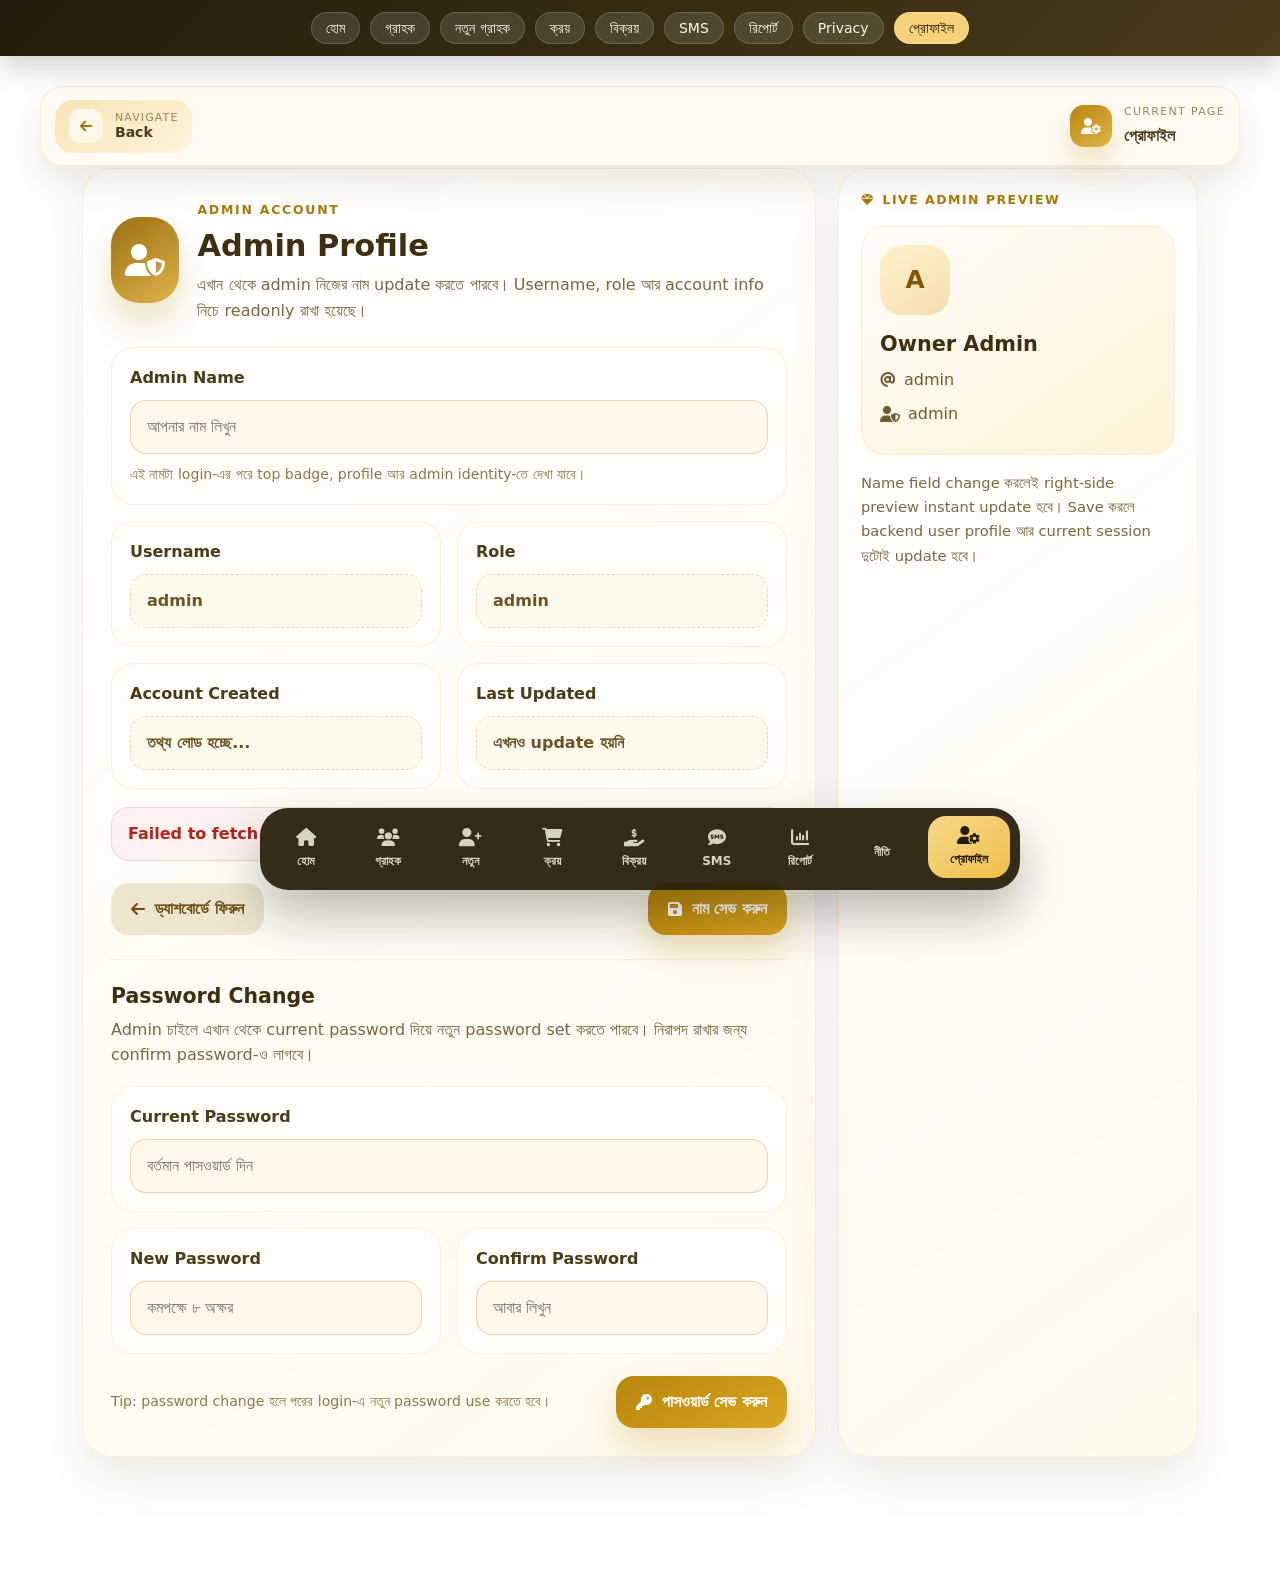
==== admin-profile.html @ e27d9fc8 "language change" ====
<!DOCTYPE html>
<html lang="bn">
<head>
    <meta charset="utf-8" />
    <meta name="viewport" content="width=device-width, initial-scale=1.0, maximum-scale=1.0, user-scalable=yes" />
    <title>Admin Profile - Gold Business Manager</title>
    <link rel="stylesheet" href="assets/lib/bootstrap/dist/css/bootstrap.min.css" />
    <link rel="stylesheet" href="assets/css/site.css" />
    <link rel="stylesheet" href="assets/common.css" />
    <link rel="stylesheet" href="https://cdnjs.cloudflare.com/ajax/libs/font-awesome/6.0.0/css/all.min.css" />
    <link rel="stylesheet" href="assets/JewelleryManagement.styles.css" />
    <script src="assets/lib/jquery/dist/jquery.min.js"></script>
    <script src="assets/lib/bootstrap/dist/js/bootstrap.bundle.min.js"></script>
    <script src="assets/js/site.js"></script>
</head>
<body>
    <div class="preview-bar">
        <div class="preview-links">
            <a class="preview-link" href="index.html">হোম</a>
            <a class="preview-link" href="customer-index.html">গ্রাহক</a>
            <a class="preview-link" href="customer-create.html">নতুন গ্রাহক</a>
            <a class="preview-link" href="buysell-index.html">ক্রয়</a>
            <a class="preview-link" href="buysell-sell.html">বিক্রয়</a>
            <a class="preview-link" href="sms-index.html">SMS</a>
            <a class="preview-link" href="report-index.html">রিপোর্ট</a>
            <a class="preview-link" href="privacy.html">Privacy</a>
            <a class="preview-link active" href="admin-profile.html">প্রোফাইল</a>
        </div>
    </div>
    <div class="container preview-shell">
        <main role="main" class="pb-3">
            <style>
                .profile-shell {
                    display: grid;
                    grid-template-columns: minmax(0, 1.15fr) 360px;
                    gap: 22px;
                }

                .profile-card,
                .profile-side-card {
                    background: linear-gradient(145deg, rgba(255, 255, 255, 0.98), rgba(255, 249, 234, 0.94));
                    border-radius: 30px;
                    border: 1px solid rgba(218, 165, 32, 0.15);
                    box-shadow: 0 24px 48px rgba(110, 82, 24, 0.11);
                }

                .profile-card {
                    padding: 28px;
                }

                .profile-section {
                    margin-top: 24px;
                    padding-top: 24px;
                    border-top: 1px solid rgba(218, 165, 32, 0.14);
                }

                .section-title {
                    margin: 0 0 8px;
                    color: #3f2f11;
                    font-size: 1.28rem;
                    font-weight: 800;
                }

                .section-copy {
                    margin: 0 0 18px;
                    color: #7a6640;
                    line-height: 1.6;
                }

                .profile-hero {
                    display: flex;
                    align-items: center;
                    gap: 18px;
                    margin-bottom: 24px;
                }

                .profile-avatar {
                    width: 86px;
                    height: 86px;
                    border-radius: 28px;
                    display: flex;
                    align-items: center;
                    justify-content: center;
                    background: linear-gradient(145deg, #9a6f10, #dfb34a);
                    color: white;
                    font-size: 2rem;
                    box-shadow: 0 20px 34px rgba(184, 134, 11, 0.24);
                }

                .profile-eyebrow {
                    display: inline-block;
                    margin-bottom: 8px;
                    color: #aa7a0b;
                    font-size: 0.78rem;
                    text-transform: uppercase;
                    letter-spacing: 0.14em;
                    font-weight: 700;
                }

                .profile-title {
                    margin: 0 0 8px;
                    color: #3f2f11;
                    font-weight: 800;
                    font-size: 1.9rem;
                }

                .profile-subtitle {
                    margin: 0;
                    color: #7a6640;
                    line-height: 1.6;
                }

                .profile-grid {
                    display: grid;
                    grid-template-columns: repeat(2, minmax(0, 1fr));
                    gap: 16px;
                }

                .field-card {
                    background: #fffdf8;
                    border: 1px solid rgba(218, 165, 32, 0.14);
                    border-radius: 22px;
                    padding: 18px;
                }

                .field-card.wide {
                    grid-column: 1 / -1;
                }

                .field-label {
                    display: block;
                    margin-bottom: 10px;
                    color: #4a3b1a;
                    font-weight: 700;
                }

                .field-input,
                .field-static {
                    width: 100%;
                    border-radius: 16px;
                    padding: 14px 16px;
                    font-size: 1rem;
                }

                .field-input {
                    border: 1px solid rgba(197, 167, 111, 0.44);
                    background: #fff8ea;
                    color: #3f2f11;
                    outline: none;
                    transition: border-color 0.2s ease, box-shadow 0.2s ease;
                }

                .field-input:focus {
                    border-color: rgba(184, 134, 11, 0.6);
                    box-shadow: 0 0 0 4px rgba(218, 165, 32, 0.12);
                }

                .field-static {
                    border: 1px dashed rgba(197, 167, 111, 0.4);
                    background: rgba(255, 248, 234, 0.85);
                    color: #6a5427;
                    font-weight: 600;
                }

                .field-help {
                    margin-top: 10px;
                    color: #8b774f;
                    font-size: 0.88rem;
                    line-height: 1.55;
                }

                .profile-actions {
                    display: flex;
                    justify-content: space-between;
                    align-items: center;
                    gap: 14px;
                    margin-top: 22px;
                }

                .profile-message {
                    display: none;
                    padding: 14px 16px;
                    border-radius: 18px;
                    font-weight: 600;
                    margin-top: 18px;
                }

                .profile-message.success {
                    display: block;
                    background: #edf8ef;
                    color: #1d6d34;
                    border: 1px solid rgba(46, 125, 50, 0.16);
                }

                .profile-message.error {
                    display: block;
                    background: #fff1ef;
                    color: #b42318;
                    border: 1px solid rgba(220, 53, 69, 0.16);
                }

                .password-message {
                    display: none;
                    padding: 14px 16px;
                    border-radius: 18px;
                    font-weight: 600;
                    margin-top: 18px;
                }

                .password-message.success {
                    display: block;
                    background: #edf8ef;
                    color: #1d6d34;
                    border: 1px solid rgba(46, 125, 50, 0.16);
                }

                .password-message.error {
                    display: block;
                    background: #fff1ef;
                    color: #b42318;
                    border: 1px solid rgba(220, 53, 69, 0.16);
                }

                .profile-btn {
                    border: none;
                    border-radius: 18px;
                    padding: 14px 20px;
                    display: inline-flex;
                    align-items: center;
                    gap: 10px;
                    font-weight: 700;
                    text-decoration: none;
                }

                .profile-btn.secondary {
                    background: #efe4cf;
                    color: #6a4c11;
                }

                .profile-btn.primary {
                    background: linear-gradient(145deg, #b8860b, #daa520);
                    color: white;
                    box-shadow: 0 18px 32px rgba(184, 134, 11, 0.22);
                }

                .profile-side-card {
                    padding: 22px;
                    display: flex;
                    flex-direction: column;
                    gap: 16px;
                }

                .side-badge {
                    display: inline-flex;
                    align-items: center;
                    gap: 8px;
                    color: #aa7a0b;
                    font-size: 0.78rem;
                    font-weight: 700;
                    letter-spacing: 0.12em;
                    text-transform: uppercase;
                }

                .side-preview {
                    background: linear-gradient(145deg, #fffdf9, #fff2d7);
                    border-radius: 24px;
                    padding: 18px;
                    border: 1px solid rgba(218, 165, 32, 0.14);
                }

                .side-avatar {
                    width: 70px;
                    height: 70px;
                    border-radius: 22px;
                    display: flex;
                    align-items: center;
                    justify-content: center;
                    background: linear-gradient(145deg, #fff2c9, #f5ddb0);
                    color: #855400;
                    font-size: 1.55rem;
                    font-weight: 800;
                    margin-bottom: 14px;
                }

                .side-name {
                    font-size: 1.3rem;
                    font-weight: 800;
                    color: #3f2f11;
                    margin-bottom: 8px;
                }

                .side-line {
                    display: flex;
                    align-items: center;
                    gap: 8px;
                    color: #6f5b33;
                    margin-bottom: 10px;
                    line-height: 1.5;
                }

                .side-tip {
                    color: #7b6740;
                    line-height: 1.65;
                    font-size: 0.92rem;
                }

                @media (max-width: 991px) {
                    .profile-shell {
                        grid-template-columns: 1fr;
                    }
                }

                @media (max-width: 576px) {
                    .profile-card,
                    .profile-side-card {
                        border-radius: 24px;
                    }

                    .profile-card {
                        padding: 20px;
                    }

                    .profile-grid {
                        grid-template-columns: 1fr;
                    }

                    .profile-hero,
                    .profile-actions {
                        flex-direction: column;
                        align-items: flex-start;
                    }
                }
            </style>

            <section class="profile-shell">
                <div class="profile-card">
                    <div class="profile-hero">
                        <div class="profile-avatar">
                            <i class="fas fa-user-shield"></i>
                        </div>
                        <div>
                            <span class="profile-eyebrow">Admin Account</span>
                            <h1 class="profile-title">Admin Profile</h1>
                            <p class="profile-subtitle">এখান থেকে admin নিজের নাম update করতে পারবে। Username, role আর account info নিচে readonly রাখা হয়েছে।</p>
                        </div>
                    </div>

                    <form id="adminProfileForm">
                        <div class="profile-grid">
                            <div class="field-card wide">
                                <label class="field-label" for="profileDisplayName">Admin Name</label>
                                <input class="field-input" id="profileDisplayName" type="text" placeholder="আপনার নাম লিখুন" required />
                                <div class="field-help">এই নামটা login-এর পরে top badge, profile আর admin identity-তে দেখা যাবে।</div>
                            </div>

                            <div class="field-card">
                                <span class="field-label">Username</span>
                                <div class="field-static" id="profileUsername">admin</div>
                            </div>

                            <div class="field-card">
                                <span class="field-label">Role</span>
                                <div class="field-static" id="profileRole">admin</div>
                            </div>

                            <div class="field-card">
                                <span class="field-label">Account Created</span>
                                <div class="field-static" id="profileCreatedAt">তথ্য লোড হচ্ছে...</div>
                            </div>

                            <div class="field-card">
                                <span class="field-label">Last Updated</span>
                                <div class="field-static" id="profileUpdatedAt">এখনও update হয়নি</div>
                            </div>
                        </div>

                        <div id="profileMessage" class="profile-message"></div>

                        <div class="profile-actions">
                            <a class="profile-btn secondary" href="index.html">
                                <i class="fas fa-arrow-left"></i>
                                ড্যাশবোর্ডে ফিরুন
                            </a>
                            <button class="profile-btn primary" id="profileSaveButton" type="submit">
                                <i class="fas fa-floppy-disk"></i>
                                নাম সেভ করুন
                            </button>
                        </div>
                    </form>

                    <section class="profile-section">
                        <h2 class="section-title">Password Change</h2>
                        <p class="section-copy">Admin চাইলে এখান থেকে current password দিয়ে নতুন password set করতে পারবে। নিরাপদ রাখার জন্য confirm password-ও লাগবে।</p>

                        <form id="adminPasswordForm">
                            <div class="profile-grid">
                                <div class="field-card wide">
                                    <label class="field-label" for="currentPassword">Current Password</label>
                                    <input class="field-input" id="currentPassword" type="password" placeholder="বর্তমান পাসওয়ার্ড দিন" autocomplete="current-password" required />
                                </div>

                                <div class="field-card">
                                    <label class="field-label" for="newPassword">New Password</label>
                                    <input class="field-input" id="newPassword" type="password" placeholder="কমপক্ষে ৮ অক্ষর" autocomplete="new-password" required />
                                </div>

                                <div class="field-card">
                                    <label class="field-label" for="confirmPassword">Confirm Password</label>
                                    <input class="field-input" id="confirmPassword" type="password" placeholder="আবার লিখুন" autocomplete="new-password" required />
                                </div>
                            </div>

                            <div id="passwordMessage" class="password-message"></div>

                            <div class="profile-actions">
                                <div class="field-help" style="margin-top: 0;">Tip: password change হলে পরের login-এ নতুন password use করতে হবে।</div>
                                <button class="profile-btn primary" id="passwordSaveButton" type="submit">
                                    <i class="fas fa-key"></i>
                                    পাসওয়ার্ড সেভ করুন
                                </button>
                            </div>
                        </form>
                    </section>
                </div>

                <aside class="profile-side-card">
                    <div class="side-badge">
                        <i class="fas fa-gem"></i>
                        Live Admin Preview
                    </div>
                    <div class="side-preview">
                        <div class="side-avatar" id="profilePreviewAvatar">A</div>
                        <div class="side-name" id="profilePreviewName">Owner Admin</div>
                        <div class="side-line">
                            <i class="fas fa-at"></i>
                            <span id="profilePreviewUsername">admin</span>
                        </div>
                        <div class="side-line">
                            <i class="fas fa-user-shield"></i>
                            <span id="profilePreviewRole">admin</span>
                        </div>
                    </div>
                    <div class="side-tip">Name field change করলেই right-side preview instant update হবে। Save করলে backend user profile আর current session দুটোই update হবে।</div>
                </aside>
            </section>
        </main>
    </div>
    <script src="assets/js/admin-profile.js"></script>
</body>
</html>
---- assets/css/site.css ----
html {
  font-size: 14px;
}

@media (min-width: 768px) {
  html {
    font-size: 16px;
  }
}

.btn:focus, .btn:active:focus, .btn-link.nav-link:focus, .form-control:focus, .form-check-input:focus {
  box-shadow: 0 0 0 0.1rem white, 0 0 0 0.25rem #258cfb;
}

html {
  position: relative;
  min-height: 100%;
}

body {
  margin-bottom: 60px;
}
---- assets/common.css ----
.preview-bar {
    position: sticky;
    top: 0;
    z-index: 2000;
    background: linear-gradient(135deg, #241b0c, #4a3b1a);
    box-shadow: 0 12px 30px rgba(0, 0, 0, 0.18);
}

.preview-links {
    max-width: 1200px;
    margin: 0 auto;
    padding: 12px 16px;
    display: flex;
    flex-wrap: wrap;
    gap: 10px;
    justify-content: center;
}

.preview-link {
    color: #fff7e6;
    text-decoration: none;
    padding: 8px 14px;
    border-radius: 999px;
    background: rgba(255, 255, 255, 0.12);
    border: 1px solid rgba(255, 255, 255, 0.16);
    font-size: 14px;
    line-height: 1;
}

.preview-link:hover,
.preview-link.active {
    color: #241b0c;
    background: #f5d27a;
}

.preview-shell {
    padding-top: 20px;
}

body.has-app-chrome {
    margin-bottom: 0;
    padding-bottom: calc(var(--app-bottom-nav-height, 92px) + 26px);
}

.app-page-topbar {
    position: sticky;
    top: 74px;
    z-index: 1900;
    padding: 12px 16px 0;
}

.app-page-topbar-inner {
    max-width: 1200px;
    margin: 0 auto;
    display: flex;
    align-items: center;
    justify-content: space-between;
    gap: 14px;
    padding: 12px 14px;
    border-radius: 22px;
    background: rgba(255, 251, 242, 0.92);
    border: 1px solid rgba(184, 134, 11, 0.14);
    box-shadow: 0 18px 34px rgba(95, 71, 25, 0.12);
    backdrop-filter: blur(16px);
}

.app-back-button {
    border: none;
    background: linear-gradient(145deg, #f6e4b5, #fff4db);
    color: #4a3b1a;
    border-radius: 18px;
    padding: 10px 14px;
    display: inline-flex;
    align-items: center;
    gap: 12px;
    box-shadow: inset 0 1px 0 rgba(255, 255, 255, 0.9);
    transition: transform 0.2s ease, box-shadow 0.2s ease;
}

.app-back-button:hover {
    transform: translateY(-1px);
    box-shadow: 0 16px 30px rgba(129, 93, 20, 0.14);
}

.app-back-button-icon {
    width: 34px;
    height: 34px;
    border-radius: 12px;
    background: #fff8ea;
    display: inline-flex;
    align-items: center;
    justify-content: center;
    color: #9d6c09;
    font-size: 14px;
}

.app-back-button-copy {
    display: flex;
    flex-direction: column;
    align-items: flex-start;
    line-height: 1.15;
}

.app-back-button-copy span {
    font-size: 11px;
    text-transform: uppercase;
    letter-spacing: 0.1em;
    color: #9d8450;
}

.app-back-button-copy strong {
    font-size: 14px;
    font-weight: 700;
}

.app-page-current {
    display: flex;
    align-items: center;
    gap: 12px;
    color: #4a3b1a;
}

.app-page-current-icon {
    width: 42px;
    height: 42px;
    border-radius: 14px;
    display: inline-flex;
    align-items: center;
    justify-content: center;
    background: linear-gradient(145deg, #b8860b, #ddb54c);
    color: white;
    box-shadow: 0 14px 26px rgba(184, 134, 11, 0.24);
}

.app-page-current-copy {
    display: flex;
    flex-direction: column;
    gap: 4px;
}

.app-page-current-copy span {
    font-size: 11px;
    text-transform: uppercase;
    letter-spacing: 0.12em;
    color: #9d8450;
}

.app-page-current-copy strong {
    font-size: 16px;
    font-weight: 700;
}

.app-bottom-nav-shell {
    position: fixed;
    left: 0;
    right: 0;
    bottom: 0;
    z-index: 2200;
    pointer-events: none;
    padding: 0 10px calc(env(safe-area-inset-bottom, 0px) + 10px);
}

.app-bottom-nav {
    width: min(100%, 760px);
    margin: 0 auto;
    padding: 10px;
    border-radius: 28px;
    background: rgba(41, 30, 12, 0.94);
    box-shadow: 0 24px 50px rgba(19, 13, 5, 0.28);
    display: flex;
    gap: 10px;
    overflow-x: auto;
    scrollbar-width: none;
    pointer-events: auto;
}

.app-bottom-nav::-webkit-scrollbar {
    display: none;
}

.app-bottom-link {
    min-width: 72px;
    padding: 10px 12px;
    border-radius: 18px;
    text-decoration: none;
    color: rgba(255, 247, 230, 0.82);
    display: inline-flex;
    flex-direction: column;
    align-items: center;
    justify-content: center;
    gap: 6px;
    flex: 1 0 auto;
    transition: background 0.2s ease, color 0.2s ease, transform 0.2s ease;
}

.app-bottom-link i {
    font-size: 18px;
}

.app-bottom-link span {
    font-size: 12px;
    font-weight: 600;
    white-space: nowrap;
}

.app-bottom-link:hover,
.app-bottom-link.active {
    background: linear-gradient(145deg, #f6d989, #f0be49);
    color: #241b0c;
    transform: translateY(-2px);
}

@media (max-width: 575px) {
    .preview-links {
        justify-content: flex-start;
        overflow-x: auto;
        flex-wrap: nowrap;
    }

    .preview-bar {
        display: none;
    }

    .preview-shell {
        padding-top: 14px;
    }

    .app-page-topbar {
        top: 0;
        padding: 10px 12px 0;
    }

    .app-page-topbar-inner {
        padding: 10px 12px;
        border-radius: 18px;
    }

    .app-page-current-copy strong {
        font-size: 14px;
    }

    .app-page-current-copy span,
    .app-back-button-copy span {
        font-size: 10px;
    }

    .app-bottom-nav-shell {
        padding-left: 8px;
        padding-right: 8px;
    }

    .app-bottom-nav {
        border-radius: 24px;
        gap: 8px;
    }

    .app-bottom-link {
        min-width: 68px;
        padding: 10px 10px 9px;
    }
}

@media (max-width: 767px) {
    body.has-app-chrome {
        padding-bottom: calc(var(--app-bottom-nav-height, 92px) + 20px);
    }
}

@media (max-width: 420px) {
    .app-page-topbar-inner {
        gap: 10px;
    }

    .app-back-button {
        padding: 9px 11px;
        gap: 10px;
    }

    .app-back-button-copy strong {
        font-size: 13px;
    }

    .app-page-current-icon {
        width: 38px;
        height: 38px;
        border-radius: 12px;
    }
}
---- assets/JewelleryManagement.styles.css ----
/* _content/JewelleryManagement/Views/Shared/_Layout.cshtml.rz.scp.css */
/* Please see documentation at https://learn.microsoft.com/aspnet/core/client-side/bundling-and-minification
for details on configuring this project to bundle and minify static web assets. */

a.navbar-brand[b-8whyibkjo8] {
  white-space: normal;
  text-align: center;
  word-break: break-all;
}

a[b-8whyibkjo8] {
  color: #0077cc;
}

.btn-primary[b-8whyibkjo8] {
  color: #fff;
  background-color: #1b6ec2;
  border-color: #1861ac;
}

.nav-pills .nav-link.active[b-8whyibkjo8], .nav-pills .show > .nav-link[b-8whyibkjo8] {
  color: #fff;
  background-color: #1b6ec2;
  border-color: #1861ac;
}

.border-top[b-8whyibkjo8] {
  border-top: 1px solid #e5e5e5;
}
.border-bottom[b-8whyibkjo8] {
  border-bottom: 1px solid #e5e5e5;
}

.box-shadow[b-8whyibkjo8] {
  box-shadow: 0 .25rem .75rem rgba(0, 0, 0, .05);
}

button.accept-policy[b-8whyibkjo8] {
  font-size: 1rem;
  line-height: inherit;
}

.footer[b-8whyibkjo8] {
  position: absolute;
  bottom: 0;
  width: 100%;
  white-space: nowrap;
  line-height: 60px;
}
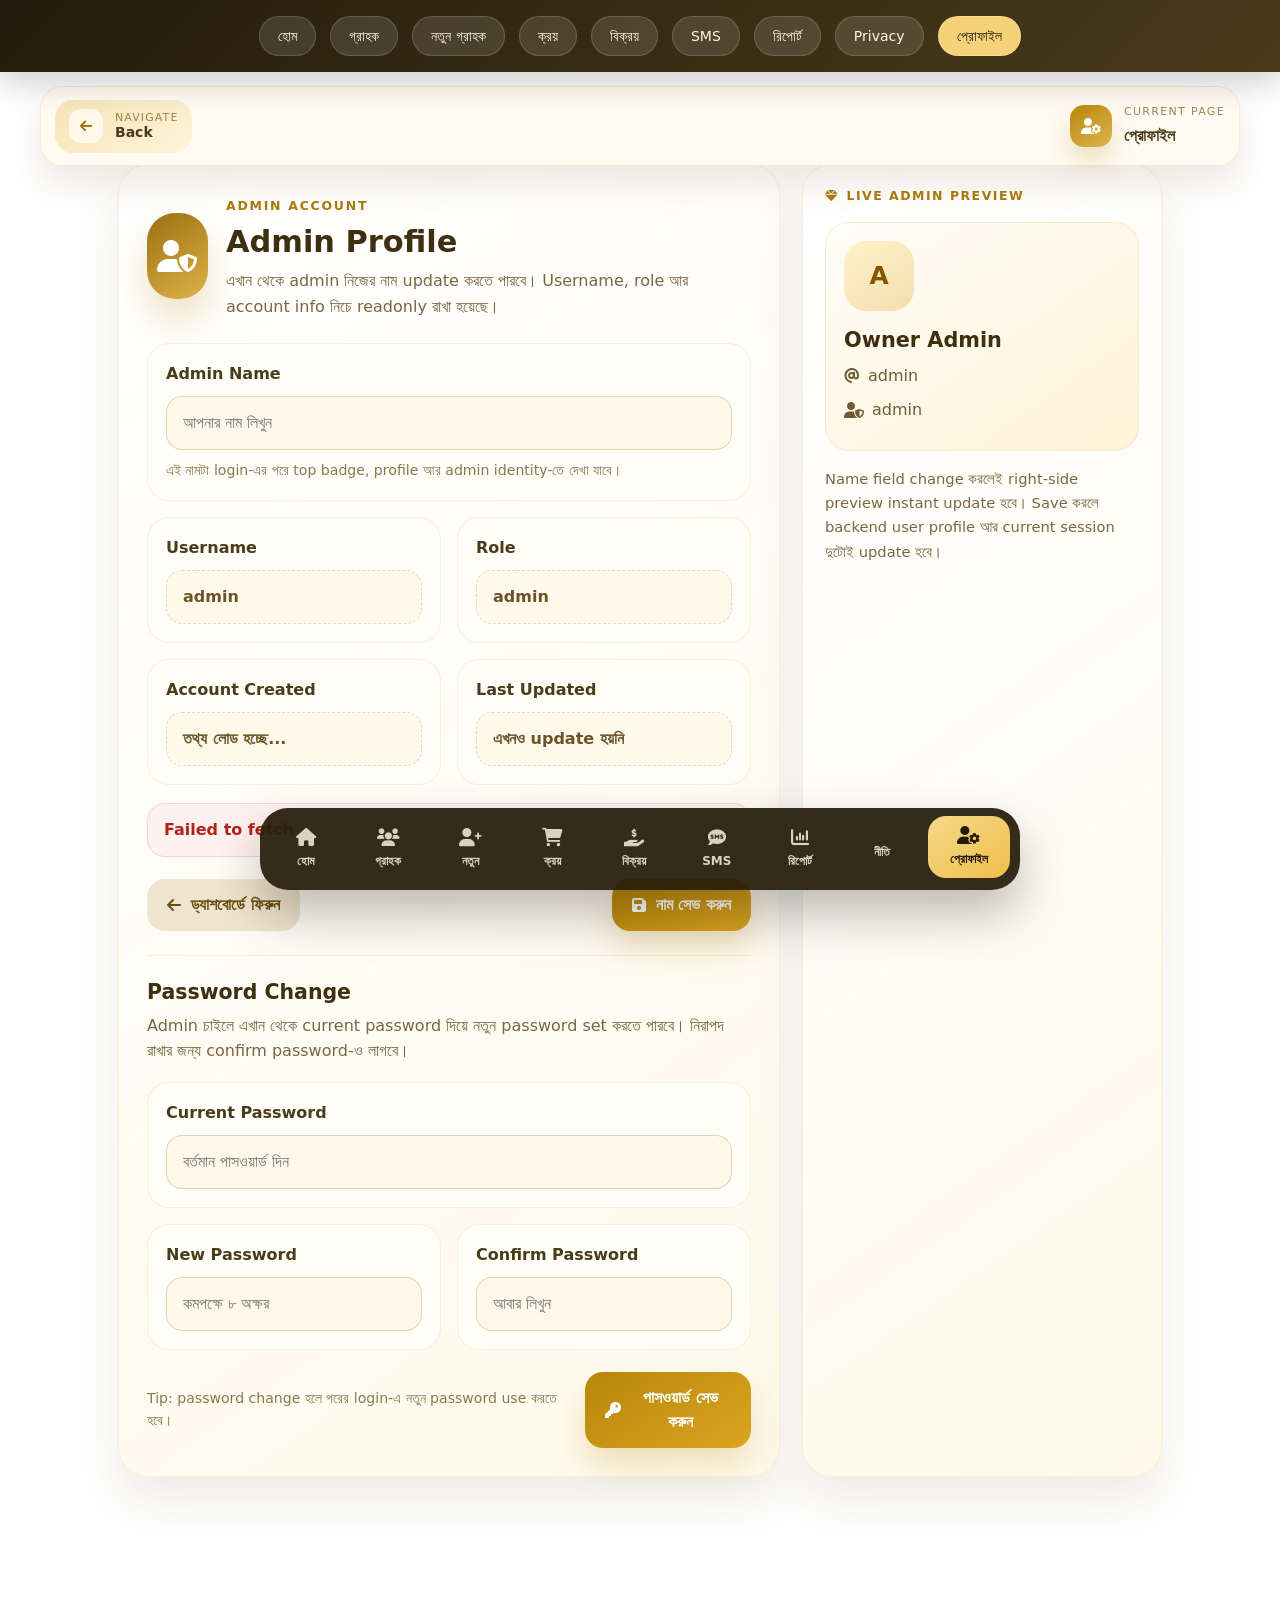
==== commit a9f03e5e: "added changes" ====
--- a/admin-profile.html
+++ b/admin-profile.html
@@ -7,11 +7,12 @@
     <link rel="stylesheet" href="assets/lib/bootstrap/dist/css/bootstrap.min.css" />
     <link rel="stylesheet" href="assets/css/site.css" />
     <link rel="stylesheet" href="assets/common.css" />
+    <link rel="stylesheet" href="assets/css/responsive.css" />
     <link rel="stylesheet" href="https://cdnjs.cloudflare.com/ajax/libs/font-awesome/6.0.0/css/all.min.css" />
     <link rel="stylesheet" href="assets/JewelleryManagement.styles.css" />
     <script src="assets/lib/jquery/dist/jquery.min.js"></script>
     <script src="assets/lib/bootstrap/dist/js/bootstrap.bundle.min.js"></script>
-    <script src="assets/js/site.js"></script>
+    <script src="assets/js/site.js?v=20260418-live-backend"></script>
 </head>
 <body>
     <div class="preview-bar">
--- a/assets/common.css
+++ b/assets/common.css
@@ -286,3 +286,78 @@
         border-radius: 12px;
     }
 }
+
+.form-card .select2-container {
+    width: 100% !important;
+    margin-bottom: 16px;
+    font-family: inherit;
+}
+
+.form-card .select2-container--default .select2-selection--single {
+    height: 52px;
+    border: 1px solid #e0e0e0;
+    border-radius: 16px;
+    background: #fff;
+    display: flex;
+    align-items: center;
+    transition: border-color 0.2s, box-shadow 0.2s;
+}
+
+.form-card .select2-container--default.select2-container--focus .select2-selection--single,
+.form-card .select2-container--default.select2-container--open .select2-selection--single {
+    border-color: #b8860b;
+    box-shadow: 0 0 0 3px rgba(184, 134, 11, 0.1);
+}
+
+.form-card .select2-container--default .select2-selection--single .select2-selection__rendered {
+    width: 100%;
+    padding-left: 16px;
+    padding-right: 42px;
+    color: #1a1a2e;
+    font-size: 15px;
+    line-height: 50px;
+}
+
+.form-card .select2-container--default .select2-selection--single .select2-selection__placeholder {
+    color: #666;
+}
+
+.form-card .select2-container--default .select2-selection--single .select2-selection__arrow {
+    height: 50px;
+    right: 12px;
+}
+
+.form-card .select2-container--default .select2-selection--single .select2-selection__clear {
+    height: 50px;
+    margin-right: 22px;
+    color: #777;
+    font-size: 18px;
+}
+
+.select2-dropdown {
+    border-color: #d8c375;
+    border-radius: 14px;
+    overflow: hidden;
+    box-shadow: 0 14px 32px rgba(0, 0, 0, 0.14);
+}
+
+.select2-container--default .select2-search--dropdown .select2-search__field {
+    border: 1px solid #e0e0e0;
+    border-radius: 10px;
+    padding: 9px 10px;
+    font-family: inherit;
+    outline: none;
+}
+
+.select2-container--default .select2-search--dropdown .select2-search__field:focus {
+    border-color: #b8860b;
+}
+
+.select2-results__option {
+    padding: 10px 14px;
+    font-size: 14px;
+}
+
+.select2-container--default .select2-results__option--highlighted.select2-results__option--selectable {
+    background-color: #b8860b;
+}
--- a/assets/css/responsive.css
+++ b/assets/css/responsive.css
@@ -0,0 +1,724 @@
+/* ============================================
+   COMPREHENSIVE RESPONSIVE DESIGN FOR FULL APP
+   Mobile, Tablet & Desktop Optimization
+   ============================================ */
+
+/* ============================================
+   GLOBAL RESPONSIVE SETTINGS
+   ============================================ */
+
+html {
+    scroll-behavior: smooth;
+}
+
+body {
+    word-break: break-word;
+    overflow-wrap: break-word;
+}
+
+* {
+    -webkit-tap-highlight-color: transparent;
+}
+
+/* ============================================
+   EXTRA SMALL PHONES (< 360px)
+   ============================================ */
+@media (max-width: 359px) {
+    html {
+        font-size: 12px;
+    }
+
+    body {
+        font-size: 12px;
+    }
+
+    .preview-bar {
+        padding: 8px 0;
+    }
+
+    .preview-links {
+        gap: 6px;
+        padding: 8px 12px;
+    }
+
+    .preview-link {
+        padding: 6px 10px;
+        font-size: 12px;
+        border-radius: 18px;
+    }
+
+    .preview-shell {
+        padding-top: 12px;
+    }
+
+    .container {
+        padding: 0 12px;
+    }
+
+    h1 {
+        font-size: 1.4rem;
+    }
+
+    h2 {
+        font-size: 1.2rem;
+    }
+
+    h3 {
+        font-size: 1rem;
+    }
+
+    .form-control {
+        padding: 10px 12px;
+        font-size: 12px;
+    }
+
+    .form-label {
+        font-size: 12px;
+        margin-bottom: 6px;
+    }
+
+    .btn {
+        padding: 10px 14px;
+        font-size: 12px;
+        min-height: 40px;
+    }
+
+    .mobile-container {
+        padding: 12px;
+    }
+
+    .input-field,
+    .custom-select {
+        padding: 10px 12px;
+        font-size: 12px;
+    }
+}
+
+/* ============================================
+   SMALL PHONES (360px - 480px)
+   ============================================ */
+@media (min-width: 360px) and (max-width: 480px) {
+    html {
+        font-size: 13px;
+    }
+
+    .preview-links {
+        gap: 8px;
+        padding: 10px 14px;
+        flex-wrap: wrap;
+        justify-content: center;
+    }
+
+    .preview-link {
+        padding: 7px 12px;
+        font-size: 13px;
+    }
+
+    .container {
+        padding: 0 14px;
+    }
+
+    .mobile-container {
+        padding: 14px;
+    }
+
+    h1 {
+        font-size: 1.6rem;
+    }
+
+    h2 {
+        font-size: 1.3rem;
+    }
+
+    h3 {
+        font-size: 1.05rem;
+    }
+
+    .form-control,
+    .input-field,
+    .custom-select {
+        padding: 12px 14px;
+        font-size: 13px;
+        min-height: 44px;
+    }
+
+    .btn,
+    .btn-submit {
+        padding: 12px 16px;
+        font-size: 13px;
+        min-height: 44px;
+    }
+
+    .form-label {
+        font-size: 13px;
+        margin-bottom: 6px;
+    }
+
+    .menu-grid,
+    .stats-grid {
+        grid-template-columns: repeat(2, 1fr);
+        gap: 12px;
+    }
+
+    .weight-grid {
+        grid-template-columns: repeat(2, 1fr);
+        gap: 10px;
+    }
+
+    .rate-grid {
+        grid-template-columns: repeat(3, 1fr);
+        gap: 8px;
+    }
+
+    .rate-cards {
+        gap: 10px;
+        flex-wrap: wrap;
+    }
+
+    .rate-card {
+        flex: 1 1 calc(50% - 5px);
+    }
+}
+
+/* ============================================
+   MEDIUM PHONES (480px - 600px)
+   ============================================ */
+@media (min-width: 480px) and (max-width: 600px) {
+    html {
+        font-size: 14px;
+    }
+
+    .preview-links {
+        gap: 10px;
+        padding: 12px 16px;
+    }
+
+    .preview-link {
+        padding: 8px 14px;
+        font-size: 14px;
+    }
+
+    .mobile-container {
+        max-width: 500px;
+        padding: 16px;
+    }
+
+    h1 {
+        font-size: 1.75rem;
+    }
+
+    h2 {
+        font-size: 1.4rem;
+    }
+
+    h3 {
+        font-size: 1.1rem;
+    }
+
+    .form-control,
+    .input-field,
+    .custom-select {
+        padding: 13px 15px;
+        font-size: 14px;
+        min-height: 46px;
+    }
+
+    .btn,
+    .btn-submit {
+        padding: 13px 18px;
+        font-size: 14px;
+        min-height: 46px;
+    }
+
+    .menu-grid,
+    .stats-grid {
+        grid-template-columns: repeat(2, 1fr);
+        gap: 14px;
+    }
+
+    .weight-grid {
+        grid-template-columns: repeat(4, 1fr);
+        gap: 12px;
+    }
+
+    .rate-grid {
+        grid-template-columns: repeat(4, 1fr);
+    }
+
+    .rate-cards {
+        gap: 12px;
+    }
+
+    .rate-card {
+        flex: 1;
+    }
+}
+
+/* ============================================
+   TABLETS & LARGER (600px+)
+   ============================================ */
+@media (min-width: 600px) {
+    html {
+        font-size: 15px;
+    }
+
+    .preview-links {
+        gap: 12px;
+        padding: 14px 20px;
+    }
+
+    .preview-link {
+        padding: 10px 16px;
+        font-size: 14px;
+    }
+
+    .preview-shell {
+        padding-top: 24px;
+    }
+
+    .container {
+        padding: 0 24px;
+    }
+
+    .mobile-container {
+        max-width: 600px;
+        padding: 20px;
+        margin: 0 auto;
+    }
+
+    h1 {
+        font-size: 2rem;
+    }
+
+    h2 {
+        font-size: 1.5rem;
+    }
+
+    h3 {
+        font-size: 1.2rem;
+    }
+
+    .form-control,
+    .input-field,
+    .custom-select {
+        padding: 14px 16px;
+        font-size: 15px;
+        min-height: 48px;
+    }
+
+    .btn,
+    .btn-submit {
+        padding: 14px 20px;
+        font-size: 15px;
+        min-height: 48px;
+    }
+
+    .form-label {
+        font-size: 14px;
+        margin-bottom: 8px;
+    }
+
+    .menu-grid,
+    .stats-grid {
+        grid-template-columns: repeat(2, 1fr);
+        gap: 16px;
+    }
+
+    .weight-grid {
+        grid-template-columns: repeat(4, 1fr);
+        gap: 14px;
+    }
+
+    .rate-grid {
+        grid-template-columns: repeat(5, 1fr);
+    }
+
+    .rate-cards {
+        gap: 14px;
+    }
+
+    .rate-card {
+        flex: 1;
+    }
+
+    .form-container {
+        max-width: 600px;
+        padding: 32px;
+    }
+}
+
+/* ============================================
+   LARGE TABLETS & DESKTOPS (800px+)
+   ============================================ */
+@media (min-width: 800px) {
+    html {
+        font-size: 16px;
+    }
+
+    .preview-links {
+        gap: 14px;
+        padding: 16px 24px;
+    }
+
+    .preview-link {
+        padding: 12px 18px;
+        font-size: 14px;
+    }
+
+    .container {
+        padding: 0 32px;
+    }
+
+    .mobile-container {
+        max-width: 700px;
+    }
+
+    .menu-grid,
+    .stats-grid {
+        grid-template-columns: repeat(4, 1fr);
+        gap: 18px;
+    }
+
+    .form-container {
+        max-width: 700px;
+        padding: 40px;
+    }
+
+    .form-control,
+    .input-field,
+    .custom-select {
+        padding: 15px 18px;
+        font-size: 15px;
+        min-height: 50px;
+    }
+
+    .btn,
+    .btn-submit {
+        padding: 15px 24px;
+        font-size: 16px;
+        min-height: 50px;
+    }
+}
+
+/* ============================================
+   EXTRA LARGE (1200px+)
+   ============================================ */
+@media (min-width: 1200px) {
+    .container,
+    .container-lg {
+        padding: 0 48px;
+    }
+
+    .mobile-container {
+        max-width: 800px;
+    }
+
+    .menu-grid,
+    .stats-grid {
+        grid-template-columns: repeat(4, 1fr);
+    }
+
+    .form-container {
+        max-width: 800px;
+    }
+}
+
+/* ============================================
+   TOUCH DEVICES - Improve Tap Targets
+   ============================================ */
+@media (hover: none) and (pointer: coarse) {
+    button,
+    .btn,
+    .btn-submit,
+    .form-control,
+    .input-field,
+    .custom-select,
+    .rate-item,
+    .weight-item,
+    .menu-card,
+    .stat-card,
+    .item-card,
+    .delete-item {
+        min-height: 44px;
+        min-width: 44px;
+    }
+
+    .form-control,
+    .input-field,
+    .custom-select {
+        padding: 12px 14px;
+    }
+
+    .btn,
+    .btn-submit {
+        padding: 12px 16px;
+    }
+
+    /* Improve spacing on mobile */
+    input[type="checkbox"],
+    input[type="radio"] {
+        width: 20px;
+        height: 20px;
+        cursor: pointer;
+    }
+
+    label {
+        cursor: pointer;
+    }
+}
+
+/* ============================================
+   LANDSCAPE ORIENTATION
+   ============================================ */
+@media (orientation: landscape) and (max-height: 500px) {
+    .app-header,
+    .form-card,
+    .gold-rate-card {
+        margin-bottom: 8px;
+    }
+
+    .weight-grid {
+        gap: 8px;
+    }
+
+    .rate-cards {
+        gap: 8px;
+    }
+
+    .weight-calculator {
+        padding: 12px;
+        margin-bottom: 8px;
+    }
+
+    .footer-summary {
+        padding: 12px;
+    }
+
+    .summary-row {
+        margin-bottom: 4px;
+    }
+
+    .btn,
+    .btn-submit {
+        padding: 8px 12px;
+        min-height: 40px;
+    }
+}
+
+/* ============================================
+   LANDSCAPE ORIENTATION - Medium Height
+   ============================================ */
+@media (orientation: landscape) and (min-height: 500px) and (max-height: 750px) {
+    .mobile-container {
+        padding: 10px;
+    }
+
+    .app-header,
+    .form-card,
+    .gold-rate-card {
+        margin-bottom: 10px;
+        padding: 12px;
+    }
+
+    .weight-grid {
+        gap: 10px;
+    }
+
+    .rate-cards {
+        gap: 10px;
+    }
+}
+
+/* ============================================
+   HIGH DPI / RETINA DISPLAYS
+   ============================================ */
+@media (-webkit-min-device-pixel-ratio: 2), (min-resolution: 192dpi) {
+    body {
+        -webkit-font-smoothing: antialiased;
+        -moz-osx-font-smoothing: grayscale;
+    }
+}
+
+/* ============================================
+   PRINTED PAGE OPTIMIZATION
+   ============================================ */
+@media print {
+    .preview-bar,
+    .preview-shell,
+    .action-buttons,
+    .btn-clear,
+    .btn-save,
+    .add-btn,
+    .delete-item,
+    .modal-custom {
+        display: none !important;
+    }
+
+    body {
+        margin: 0;
+        padding: 0;
+    }
+
+    .mobile-container,
+    .form-container {
+        max-width: 100%;
+        padding: 0;
+        box-shadow: none;
+        page-break-inside: avoid;
+    }
+}
+
+/* ============================================
+   DARK MODE PREFERENCE (if implemented)
+   ============================================ */
+@media (prefers-color-scheme: dark) {
+    /* Placeholder for dark mode styles */
+}
+
+/* ============================================
+   REDUCED MOTION (Accessibility)
+   ============================================ */
+@media (prefers-reduced-motion: reduce) {
+    * {
+        animation-duration: 0.01ms !important;
+        animation-iteration-count: 1 !important;
+        transition-duration: 0.01ms !important;
+    }
+}
+
+/* ============================================
+   SCREEN READERS & ACCESSIBILITY
+   ============================================ */
+.sr-only {
+    position: absolute;
+    width: 1px;
+    height: 1px;
+    padding: 0;
+    margin: -1px;
+    overflow: hidden;
+    clip: rect(0, 0, 0, 0);
+    white-space: nowrap;
+    border-width: 0;
+}
+
+/* Focus states for keyboard navigation */
+button:focus,
+.btn:focus,
+input:focus,
+select:focus,
+textarea:focus {
+    outline: 2px solid #b8860b;
+    outline-offset: 2px;
+}
+
+/* ============================================
+   SPECIFIC COMPONENT RESPONSIVE FIXES
+   ============================================ */
+
+/* Mobile Menu */
+@media (max-width: 600px) {
+    .menu-grid {
+        grid-template-columns: repeat(2, 1fr);
+    }
+
+    .preview-links {
+        flex-wrap: wrap;
+        justify-content: center;
+    }
+
+    .preview-link {
+        flex-shrink: 0;
+    }
+}
+
+/* Item Cards */
+@media (max-width: 480px) {
+    .item-card {
+        flex-direction: column;
+        text-align: left;
+    }
+
+    .item-price {
+        text-align: left;
+        margin-top: 8px;
+        width: 100%;
+    }
+
+    .delete-item {
+        margin-left: 0;
+        margin-top: 8px;
+        width: auto;
+    }
+}
+
+/* Modals */
+@media (max-width: 480px) {
+    .modal-content-custom {
+        border-radius: 20px;
+        padding: 20px;
+        max-width: 90vw;
+    }
+
+    .modal-btn {
+        font-size: 14px;
+        padding: 12px;
+    }
+}
+
+/* Toast Notifications */
+@media (max-width: 480px) {
+    .toast-notification {
+        left: 12px;
+        right: 12px;
+        bottom: 12px;
+        padding: 12px 16px;
+        font-size: 13px;
+    }
+}
+
+/* Input Groups */
+@media (max-width: 480px) {
+    .editable-rate {
+        padding: 10px 12px;
+        gap: 8px;
+        overflow: hidden;
+        min-width: 0;
+    }
+
+    .editable-rate input {
+        font-size: 14px;
+        padding: 8px;
+        min-width: 0;
+    }
+
+    .editable-rate span {
+        font-size: 16px;
+        flex-shrink: 0;
+    }
+
+    .editable-rate .rate-unit {
+        font-size: 12px;
+        flex-shrink: 0;
+        white-space: nowrap;
+        min-width: auto;
+    }
+}
+
+/* Ensure images are responsive */
+img {
+    max-width: 100%;
+    height: auto;
+    display: block;
+}
+
+/* Ensure tables are responsive */
+table {
+    width: 100%;
+    border-collapse: collapse;
+}
+
+/* Responsive video embeds */
+iframe {
+    max-width: 100%;
+    height: auto;
+}
